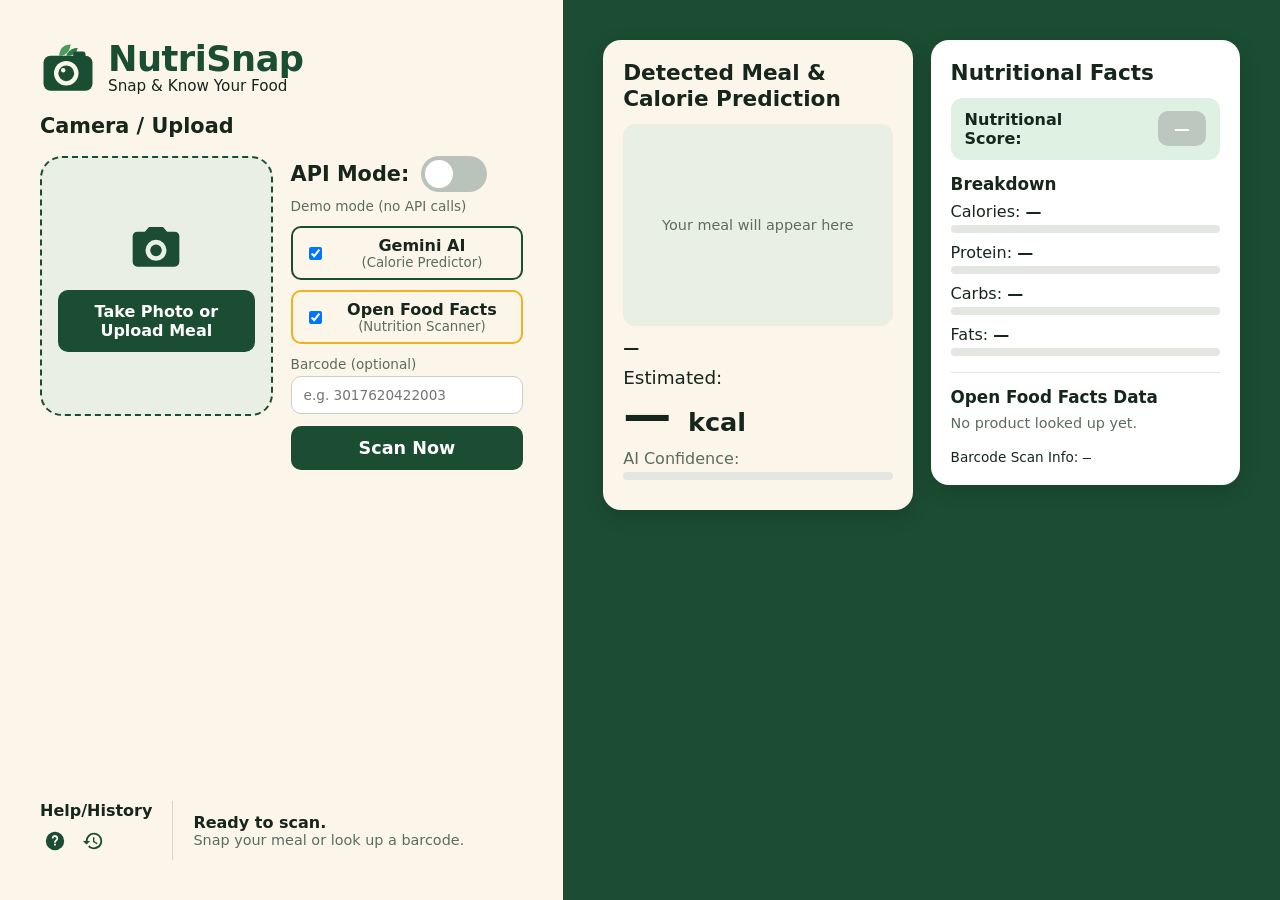
==== index.html @ 92c0d141 "Fix 404s: handle OFF unknown barcodes, switch Gemini model, per-item prompt" ====
<!doctype html>
<html lang="en">
<head>
  <meta charset="utf-8">
  <meta name="viewport" content="width=device-width, initial-scale=1">
  <meta name="theme-color" content="#1b4d32">
  <title>NutriSnap – Snap &amp; Know Your Food</title>
  <link rel="icon" href="assets/logo.svg" type="image/svg+xml">
  <link rel="stylesheet" href="css/styles.css">
</head>
<body>
  <main class="layout">

    <!-- ============ LEFT: capture & controls ============ -->
    <section class="panel panel--input" aria-labelledby="app-title">
      <header class="brand">
        <img src="assets/logo.svg" alt="" width="56" height="56">
        <div>
          <h1 id="app-title">NutriSnap</h1>
          <p class="tagline">Snap &amp; Know Your Food</p>
        </div>
      </header>

      <h2 class="section-title">Camera / Upload</h2>

      <div class="capture">
        <!-- capture="environment" opens the rear camera on mobile; the user can still pick from gallery -->
        <input id="photo-input" type="file" accept="image/*" capture="environment" hidden>
        <button id="photo-btn" class="dropzone" type="button" aria-label="Take photo or upload meal">
          <img id="preview" alt="Meal preview" hidden>
          <span id="dropzone-hint" class="dropzone__hint">
            <svg viewBox="0 0 24 24" width="56" height="56" aria-hidden="true"><path fill="currentColor" d="M9 3 7.2 5H4a2 2 0 0 0-2 2v11a2 2 0 0 0 2 2h16a2 2 0 0 0 2-2V7a2 2 0 0 0-2-2h-3.2L15 3H9zm3 5.5a4.5 4.5 0 1 1 0 9 4.5 4.5 0 0 1 0-9zm0 2a2.5 2.5 0 1 0 0 5 2.5 2.5 0 0 0 0-5z"/></svg>
            <span class="btn btn--dark">Take Photo or Upload Meal</span>
          </span>
        </button>

        <div class="controls">
          <div class="mode">
            <span class="mode__label" id="mode-label">API Mode:</span>
            <label class="switch">
              <input id="api-toggle" type="checkbox" role="switch" aria-labelledby="mode-label">
              <span class="switch__track"></span>
            </label>
          </div>
          <p id="mode-text" class="mode__text">Demo mode (no API calls)</p>

          <div class="services">
            <label class="service service--gemini">
              <input id="use-gemini" type="checkbox" checked>
              <span><strong>Gemini AI</strong><small>(Calorie Predictor)</small></span>
            </label>
            <label class="service service--off">
              <input id="use-off" type="checkbox" checked>
              <span><strong>Open Food Facts</strong><small>(Nutrition Scanner)</small></span>
            </label>
          </div>

          <label class="barcode-field">
            <span>Barcode (optional)</span>
            <input id="barcode" type="text" inputmode="numeric" pattern="[0-9]*" maxlength="14" placeholder="e.g. 3017620422003">
          </label>

          <button id="scan-btn" class="btn btn--dark btn--block" type="button">Scan Now</button>
        </div>
      </div>

      <footer class="footer">
        <nav class="footer__nav" aria-label="Help and history">
          <strong>Help/History</strong>
          <div class="footer__icons">
            <button id="help-btn" class="icon-btn" type="button" aria-label="Help / settings" title="Help / settings">
              <svg viewBox="0 0 24 24" width="22" height="22"><path fill="currentColor" d="M12 2a10 10 0 1 0 0 20 10 10 0 0 0 0-20zm1 15h-2v-2h2v2zm1.3-5.4-.9.9c-.5.5-.4.9-.4 1.5h-2v-.5c0-.9.3-1.6.9-2.1l1.2-1.2a1.5 1.5 0 1 0-2.6-1H8.5a3.5 3.5 0 1 1 5.8 2.4z"/></svg>
            </button>
            <button id="history-btn" class="icon-btn" type="button" aria-label="Scan history" title="Scan history">
              <svg viewBox="0 0 24 24" width="22" height="22"><path fill="currentColor" d="M13 3a9 9 0 0 0-9 9H1l3.9 3.9L9 12H6a7 7 0 1 1 2 4.9l-1.4 1.4A9 9 0 1 0 13 3zm-1 5v5l4.3 2.5.7-1.2-3.5-2.1V8H12z"/></svg>
            </button>
          </div>
        </nav>
        <div class="footer__status">
          <strong id="status-title">Ready to scan.</strong>
          <p id="status-text" role="status" aria-live="polite">Snap your meal or look up a barcode.</p>
        </div>
      </footer>
    </section>

    <!-- ============ RIGHT: results ============ -->
    <section class="panel panel--results" aria-label="Results">
      <article class="card card--meal" aria-labelledby="meal-title">
        <h2 id="meal-title">Detected Meal &amp; Calorie Prediction</h2>
        <div class="meal-photo">
          <img id="result-photo" alt="" hidden>
          <p id="result-placeholder" class="placeholder">Your meal will appear here</p>
        </div>
        <p class="meal-name" id="meal-name">—</p>
        <p class="estimate-label">Estimated:</p>
        <p class="kcal"><span id="kcal">—</span> <small>kcal</small></p>
        <p class="confidence-label">AI Confidence: <span id="confidence-pct"></span></p>
        <div class="bar"><div id="confidence-bar" class="bar__fill bar__fill--green" style="width:0"></div></div>
        <p id="meal-items" class="notes"></p>
        <p id="meal-notes" class="notes"></p>
      </article>

      <article class="card card--facts" aria-labelledby="facts-title">
        <h2 id="facts-title">Nutritional Facts</h2>

        <div class="score-row">
          <span>Nutritional<br>Score:</span>
          <span id="grade" class="grade" data-grade="">—</span>
        </div>

        <h3>Breakdown <small id="breakdown-basis"></small></h3>
        <ul class="breakdown">
          <li><span>Calories: <b id="b-cal">—</b></span><div class="bar"><div id="bar-cal" class="bar__fill bar__fill--orange"></div></div></li>
          <li><span>Protein: <b id="b-pro">—</b></span><div class="bar"><div id="bar-pro" class="bar__fill bar__fill--blue"></div></div></li>
          <li><span>Carbs: <b id="b-carb">—</b></span><div class="bar"><div id="bar-carb" class="bar__fill bar__fill--green"></div></div></li>
          <li><span>Fats: <b id="b-fat">—</b></span><div class="bar"><div id="bar-fat" class="bar__fill bar__fill--yellow"></div></div></li>
        </ul>

        <hr>
        <h3>Open Food Facts Data</h3>
        <p id="off-product" class="off-product">No product looked up yet.</p>
        <div id="badges" class="badges"></div>
        <p class="barcode-info">Barcode Scan Info: <code id="barcode-info">—</code></p>
      </article>
    </section>
  </main>

  <!-- Settings / help dialog -->
  <dialog id="settings-dialog">
    <form method="dialog" class="dialog">
      <h2>Help &amp; Settings</h2>
      <p><b>Meal photo:</b> tick Gemini AI, add a photo, press <b>Scan Now</b> (needs API Mode on).</p>
      <p><b>Packaged food:</b> photograph the barcode (or type its digits), tick Open Food Facts, press <b>Scan Now</b>.</p>
      <p>With API Mode off you get demo data so you can test the interface.</p>
      <p class="warn">The Gemini key is held by a server-side proxy, never in this page. Scans are limited to protect the quota; if you hit the limit, wait for the countdown.</p>
      <div class="dialog__actions">
        <button class="btn btn--dark" value="close">Close</button>
      </div>
    </form>
  </dialog>

  <!-- History dialog -->
  <dialog id="history-dialog">
    <form method="dialog" class="dialog">
      <h2>Scan history</h2>
      <ul id="history-list" class="history"></ul>
      <div class="dialog__actions">
        <button id="clear-history" class="btn btn--light" type="button">Clear</button>
        <button class="btn btn--dark" value="close">Close</button>
      </div>
    </form>
  </dialog>

  <script type="module" src="js/app.js"></script>
</body>
</html>
---- css/styles.css ----
/* ==========================================================================
   NutriSnap styles
   Mobile-first. Two panels (input / results) side by side from 900px up.
   ========================================================================== */

:root {
  --cream: #fbf6e9;
  --cream-dark: #e9efe3;
  --green-900: #123a24;
  --green-800: #1b4d32;
  --green-500: #2fa35a;
  --green-100: #dff1e3;
  --orange: #f08a24;
  --blue: #1d8fe0;
  --yellow: #f2b01e;
  --text: #17261c;
  --muted: #5c6b60;
  --track: #e3e6e1;
  --radius: 18px;
  --shadow: 0 6px 20px rgb(0 0 0 / .15);
  font-family: "Inter", system-ui, -apple-system, "Segoe UI", Roboto, sans-serif;
}

* { box-sizing: border-box; }
body { margin: 0; color: var(--text); background: var(--green-800); }
h1, h2, h3, p { margin: 0; }
button { font: inherit; cursor: pointer; }
[hidden] { display: none !important; }

/* ---------- layout ---------- */
.layout { min-height: 100vh; display: grid; grid-template-columns: 1fr; }
.panel { padding: 24px 20px; }
.panel--input { background: var(--cream); display: flex; flex-direction: column; gap: 18px; }
.panel--results { background: var(--green-800); display: grid; gap: 18px; align-content: start; }

@media (min-width: 900px) {
  .layout { grid-template-columns: 1.1fr 1.4fr; }
  .panel { padding: 40px; }
  .panel--results { grid-template-columns: 1fr 1fr; align-items: start; }
}

/* ---------- brand ---------- */
.brand { display: flex; align-items: center; gap: 12px; }
.brand h1 { font-size: 2.2rem; color: var(--green-800); letter-spacing: -.5px; line-height: 1; }
.tagline { color: var(--text); font-size: .95rem; }
.section-title { font-size: 1.3rem; }

/* ---------- capture ---------- */
.capture { display: grid; gap: 18px; }
@media (min-width: 560px) and (max-width: 899px), (min-width: 1200px) {
  .capture { grid-template-columns: 1fr 1fr; align-items: start; }
}

.dropzone {
  position: relative; display: grid; place-items: center; overflow: hidden;
  min-height: 260px; padding: 0; border: 2px dashed var(--green-800);
  border-radius: 22px; background: var(--cream-dark); color: var(--green-800);
}
.dropzone:focus-visible { outline: 3px solid var(--green-500); outline-offset: 3px; }
.dropzone__hint { display: grid; gap: 14px; justify-items: center; padding: 16px; }
.dropzone img { position: absolute; inset: 0; width: 100%; height: 100%; object-fit: cover; }

.controls { display: grid; gap: 12px; }
.mode { display: flex; align-items: center; gap: 12px; }
.mode__label { font-size: 1.3rem; font-weight: 700; }
.mode__text { color: var(--muted); font-size: .85rem; margin-top: -6px; }

/* toggle switch */
.switch { position: relative; display: inline-block; width: 66px; height: 36px; }
.switch input { position: absolute; opacity: 0; inset: 0; width: 100%; height: 100%; margin: 0; cursor: pointer; z-index: 1; }
.switch__track { position: absolute; inset: 0; border-radius: 99px; background: #b9c3bb; transition: background .2s; }
.switch__track::after {
  content: ""; position: absolute; top: 4px; left: 4px; width: 28px; height: 28px;
  border-radius: 50%; background: #fff; transition: transform .2s;
}
.switch input:checked + .switch__track { background: var(--green-800); }
.switch input:checked + .switch__track::after { transform: translateX(30px); }
.switch input:focus-visible + .switch__track { outline: 3px solid var(--green-500); outline-offset: 2px; }

/* service pills */
.services { display: grid; gap: 10px; }
.service {
  display: flex; align-items: center; gap: 10px; padding: 8px 12px;
  border: 2px solid var(--green-800); border-radius: 10px; text-align: center; cursor: pointer;
}
.service--off { border-color: var(--yellow); }
.service span { display: grid; flex: 1; }
.service small { color: var(--muted); }

.barcode-field { display: grid; gap: 4px; font-size: .85rem; color: var(--muted); }
.barcode-field input {
  padding: 10px 12px; border: 1px solid #c8cfc6; border-radius: 10px;
  font: inherit; color: var(--text); background: #fff;
}

/* buttons */
.btn { display: inline-block; padding: 12px 18px; border: 0; border-radius: 10px; font-weight: 700; text-align: center; }
.btn--dark { background: var(--green-800); color: #fff; }
.btn--dark:hover { background: var(--green-900); }
.btn--dark:disabled { opacity: .6; cursor: progress; }
.btn--light { background: var(--cream-dark); color: var(--green-800); }
.btn--block { width: 100%; font-size: 1.1rem; }

/* ---------- footer ---------- */
.footer { margin-top: auto; display: flex; gap: 20px; align-items: center; padding-top: 12px; }
.footer__nav { display: grid; gap: 6px; padding-right: 20px; border-right: 1px solid #d3d6c8; }
.footer__icons { display: flex; gap: 8px; }
.icon-btn { background: none; border: 0; padding: 4px; color: var(--green-800); border-radius: 8px; }
.icon-btn:hover { background: var(--cream-dark); }
.footer__status p { color: var(--muted); font-size: .9rem; }
.footer__status.is-error strong, .footer__status.is-error p { color: #b3261e; }

/* ---------- result cards ---------- */
.card { background: var(--cream); border-radius: var(--radius); padding: 20px; box-shadow: var(--shadow); }
.card--facts { background: #fff; }
.card h2 { font-size: 1.35rem; line-height: 1.2; margin-bottom: 12px; }
.card h3 { font-size: 1.05rem; margin: 14px 0 8px; }
.card h3 small { font-weight: 400; color: var(--muted); }

.meal-photo {
  aspect-ratio: 4 / 3; border-radius: 12px; overflow: hidden;
  background: var(--cream-dark); display: grid; place-items: center;
}
.meal-photo img { width: 100%; height: 100%; object-fit: cover; }
.placeholder { color: var(--muted); font-size: .9rem; }
.meal-name { margin-top: 12px; font-weight: 700; }
.estimate-label { margin-top: 10px; font-size: 1.15rem; }
.kcal { font-size: 3rem; font-weight: 800; line-height: 1.1; }
.kcal small { font-size: 1.6rem; }
.confidence-label { margin: 8px 0 4px; color: var(--muted); }
.notes { margin-top: 10px; font-size: .85rem; color: var(--muted); }

/* progress bars */
.bar { height: 8px; border-radius: 99px; background: var(--track); overflow: hidden; }
.bar__fill { height: 100%; width: 0; border-radius: 99px; transition: width .6s ease; }
.bar__fill--green { background: var(--green-500); }
.bar__fill--orange { background: var(--orange); }
.bar__fill--blue { background: var(--blue); }
.bar__fill--yellow { background: var(--yellow); }

/* facts card */
.score-row {
  display: flex; justify-content: space-between; align-items: center; gap: 12px;
  padding: 12px 14px; border-radius: 12px; background: var(--green-100); font-weight: 700;
}
.grade { padding: 8px 16px; border-radius: 10px; background: #bcc7bf; color: #fff; font-weight: 800; }
.grade[data-grade="a"] { background: #038141; }
.grade[data-grade="b"] { background: #85bb2f; }
.grade[data-grade="c"] { background: #fecb02; color: #333; }
.grade[data-grade="d"] { background: #ee8100; }
.grade[data-grade="e"] { background: #e63e11; }

.breakdown { list-style: none; margin: 0; padding: 0; display: grid; gap: 10px; }
.breakdown li { display: grid; gap: 4px; }
hr { border: 0; border-top: 1px solid #e3e6e1; margin: 16px 0 0; }
.off-product { font-size: .9rem; color: var(--muted); }
.badges { display: flex; flex-wrap: wrap; gap: 6px; margin-top: 8px; }
.badge { padding: 3px 10px; border: 1.5px solid var(--green-800); border-radius: 99px; background: var(--green-100); font-size: .8rem; font-weight: 600; }
.barcode-info { margin-top: 10px; font-size: .85rem; }
code { font-family: ui-monospace, Consolas, monospace; }

/* ---------- dialogs ---------- */
dialog { border: 0; border-radius: var(--radius); padding: 0; max-width: min(92vw, 460px); width: 100%; box-shadow: var(--shadow); }
dialog::backdrop { background: rgb(0 0 0 / .5); }
.dialog { padding: 22px; display: grid; gap: 14px; }
.dialog__actions { display: flex; justify-content: flex-end; gap: 10px; }
.warn { font-size: .8rem; color: #8a5a00; background: #fff4d6; padding: 8px 10px; border-radius: 8px; }
.history { list-style: none; margin: 0; padding: 0; display: grid; gap: 8px; max-height: 50vh; overflow: auto; }
.history li { display: flex; gap: 10px; align-items: center; padding: 8px; background: var(--cream); border-radius: 10px; }
.history img { width: 48px; height: 48px; object-fit: cover; border-radius: 8px; background: var(--cream-dark); }
.history small { color: var(--muted); display: block; }
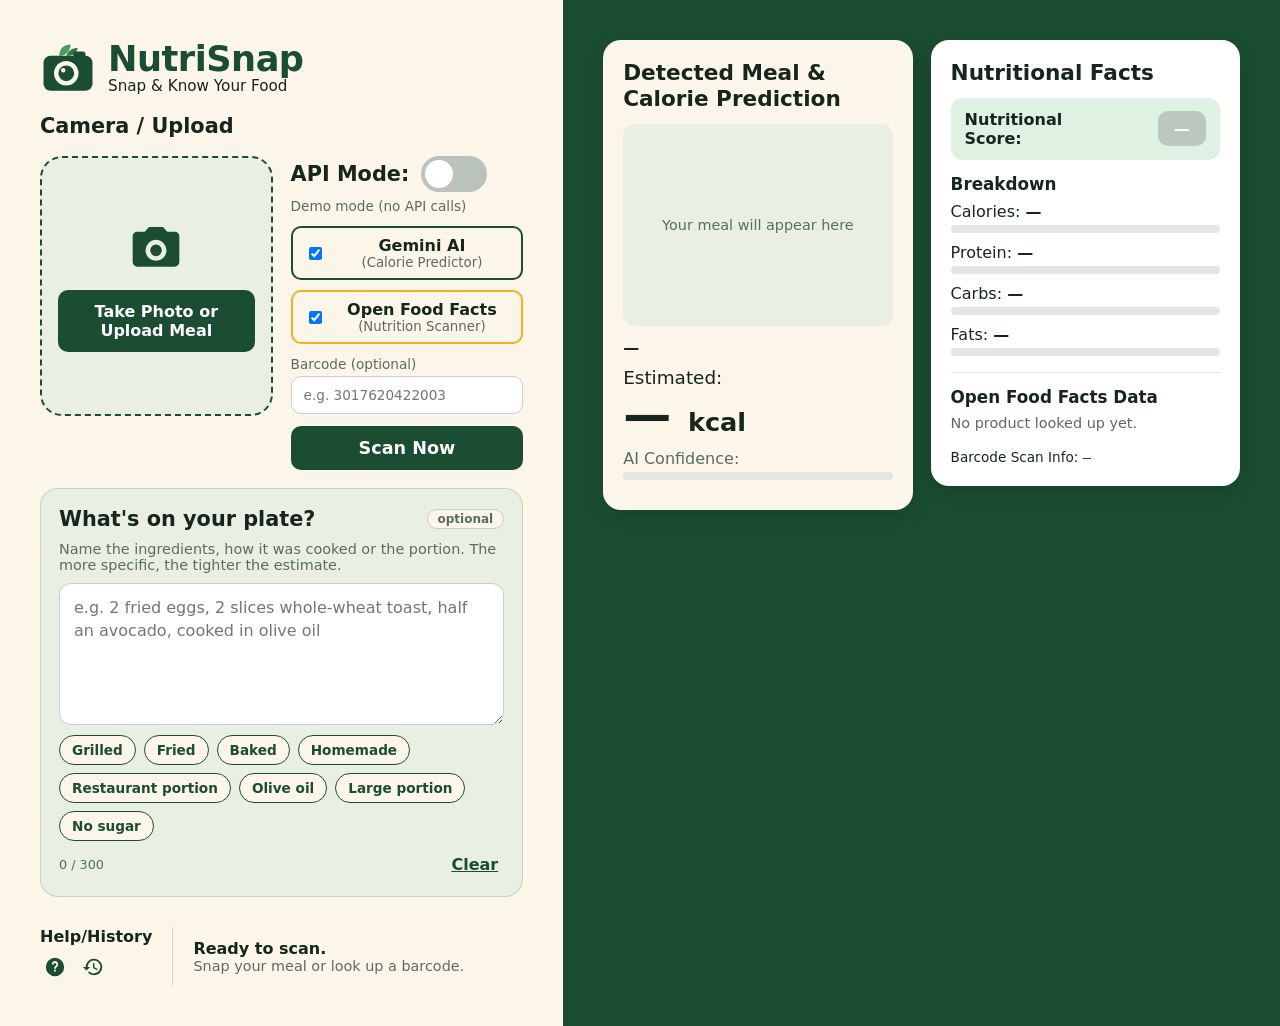
==== commit 930cd61c: "Add optional meal description to guide the AI estimate Text box with quick-add chips under Scan Now;" ====
--- a/index.html
+++ b/index.html
@@ -63,6 +63,31 @@
           <button id="scan-btn" class="btn btn--dark btn--block" type="button">Scan Now</button>
         </div>
       </div>
+
+      <!-- Optional text hint: narrows the AI estimate (and the Open Food Facts search when Gemini is off) -->
+      <section class="hint-card" aria-labelledby="hint-title">
+        <div class="hint-card__head">
+          <h2 id="hint-title" class="section-title">What's on your plate?</h2>
+          <span class="hint-card__tag">optional</span>
+        </div>
+        <p class="hint-card__help">Name the ingredients, how it was cooked or the portion. The more specific, the tighter the estimate.</p>
+        <textarea id="meal-hint" rows="5" maxlength="300"
+          placeholder="e.g. 2 fried eggs, 2 slices whole-wheat toast, half an avocado, cooked in olive oil"></textarea>
+        <div class="hint-chips" role="group" aria-label="Quick add to description">
+          <button type="button" class="chip" data-add="Grilled">Grilled</button>
+          <button type="button" class="chip" data-add="Fried">Fried</button>
+          <button type="button" class="chip" data-add="Baked">Baked</button>
+          <button type="button" class="chip" data-add="Homemade">Homemade</button>
+          <button type="button" class="chip" data-add="Restaurant portion">Restaurant portion</button>
+          <button type="button" class="chip" data-add="Cooked in olive oil">Olive oil</button>
+          <button type="button" class="chip" data-add="Large portion">Large portion</button>
+          <button type="button" class="chip" data-add="No sugar added">No sugar</button>
+        </div>
+        <div class="hint-card__foot">
+          <span id="hint-count" class="hint-card__count">0 / 300</span>
+          <button id="hint-clear" class="link-btn" type="button">Clear</button>
+        </div>
+      </section>
 
       <footer class="footer">
         <nav class="footer__nav" aria-label="Help and history">
--- a/css/styles.css
+++ b/css/styles.css
@@ -101,6 +101,36 @@
 .btn--light { background: var(--cream-dark); color: var(--green-800); }
 .btn--block { width: 100%; font-size: 1.1rem; }
 
+/* ---------- meal hint card ---------- */
+.hint-card {
+  flex: 1; display: flex; flex-direction: column; gap: 10px; min-height: 260px;
+  padding: 18px; border-radius: var(--radius); background: var(--cream-dark);
+  border: 1.5px solid rgb(27 77 50 / .18);
+}
+.hint-card__head { display: flex; align-items: center; justify-content: space-between; gap: 10px; }
+.hint-card__tag {
+  padding: 2px 10px; border-radius: 99px; background: var(--cream); color: var(--muted);
+  font-size: .75rem; font-weight: 600; border: 1px solid #c8cfc6;
+}
+.hint-card__help { color: var(--muted); font-size: .9rem; }
+.hint-card textarea {
+  flex: 1; min-height: 110px; resize: vertical; padding: 12px 14px;
+  border: 1.5px solid #c8cfc6; border-radius: 12px; background: #fff;
+  font: inherit; line-height: 1.45; color: var(--text);
+}
+.hint-card textarea:focus { outline: 3px solid var(--green-500); outline-offset: 1px; border-color: var(--green-800); }
+.hint-chips { display: flex; flex-wrap: wrap; gap: 8px; }
+.chip {
+  padding: 6px 12px; border: 1.5px solid var(--green-800); border-radius: 99px;
+  background: var(--cream); color: var(--green-800); font-size: .85rem; font-weight: 600;
+}
+.chip:hover { background: var(--green-100); }
+.chip:focus-visible, .link-btn:focus-visible { outline: 3px solid var(--green-500); outline-offset: 2px; }
+.chip.is-on { background: var(--green-800); color: #fff; }
+.hint-card__foot { display: flex; justify-content: space-between; align-items: center; }
+.hint-card__count { color: var(--muted); font-size: .8rem; }
+.link-btn { background: none; border: 0; padding: 4px 6px; color: var(--green-800); font-weight: 700; text-decoration: underline; border-radius: 6px; }
+
 /* ---------- footer ---------- */
 .footer { margin-top: auto; display: flex; gap: 20px; align-items: center; padding-top: 12px; }
 .footer__nav { display: grid; gap: 6px; padding-right: 20px; border-right: 1px solid #d3d6c8; }
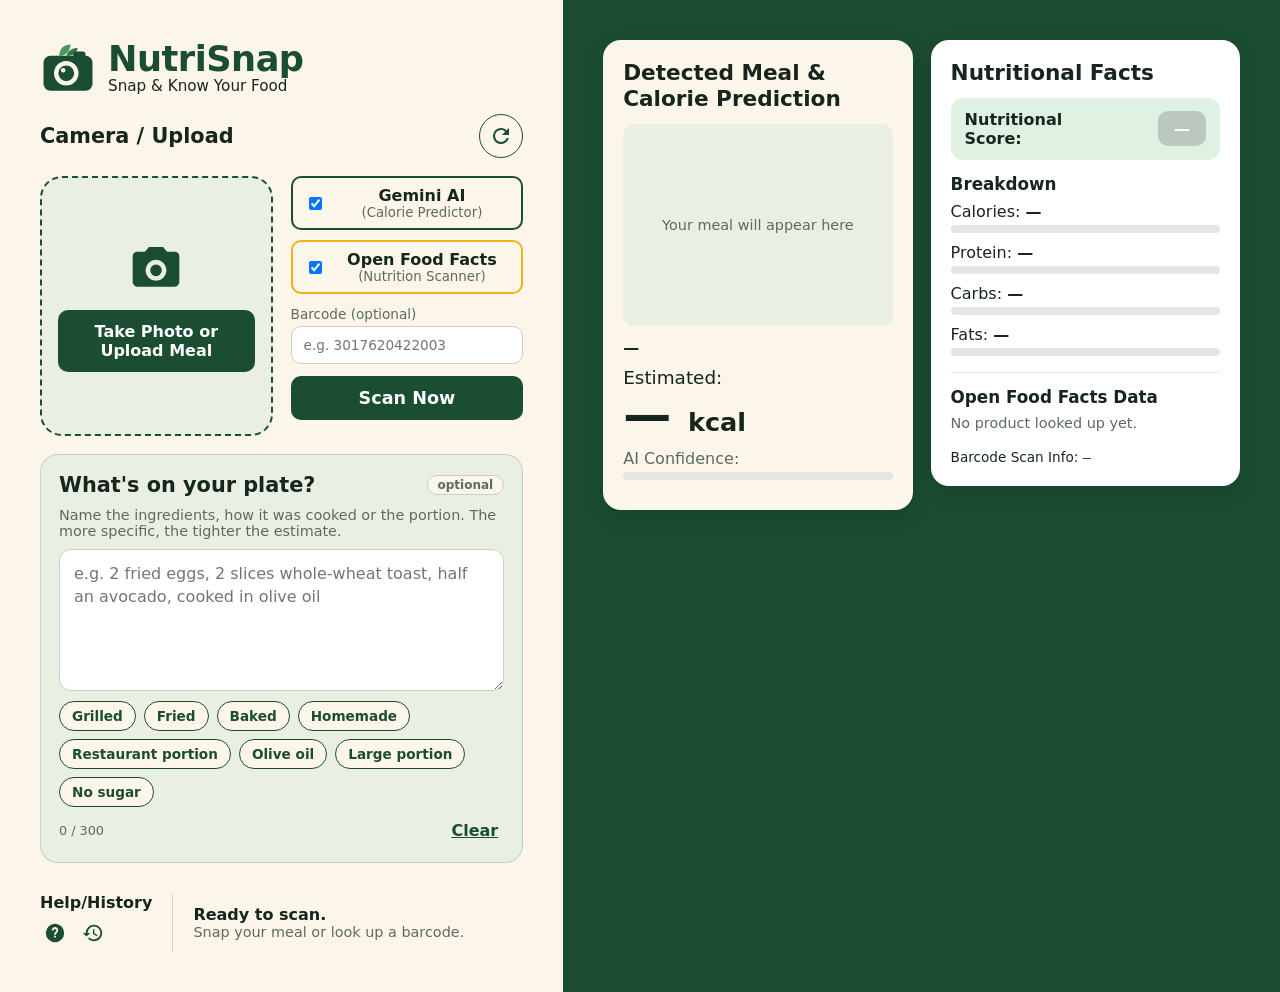
==== commit b724a502: "Add New item reset button, remove demo mode Refresh icon next to Camera / Upload clears photo, descr" ====
--- a/index.html
+++ b/index.html
@@ -21,7 +21,12 @@
         </div>
       </header>
 
-      <h2 class="section-title">Camera / Upload</h2>
+      <div class="section-head">
+        <h2 class="section-title">Camera / Upload</h2>
+        <button id="new-btn" class="icon-btn icon-btn--round" type="button" aria-label="New item" title="New item">
+          <svg viewBox="0 0 24 24" width="24" height="24" aria-hidden="true"><path fill="currentColor" d="M17.65 6.35A7.96 7.96 0 0 0 12 4a8 8 0 1 0 7.73 10h-2.08A6 6 0 1 1 12 6c1.66 0 3.14.69 4.22 1.78L13 11h7V4l-2.35 2.35z"/></svg>
+        </button>
+      </div>
 
       <div class="capture">
         <!-- capture="environment" opens the rear camera on mobile; the user can still pick from gallery -->
@@ -35,15 +40,6 @@
         </button>
 
         <div class="controls">
-          <div class="mode">
-            <span class="mode__label" id="mode-label">API Mode:</span>
-            <label class="switch">
-              <input id="api-toggle" type="checkbox" role="switch" aria-labelledby="mode-label">
-              <span class="switch__track"></span>
-            </label>
-          </div>
-          <p id="mode-text" class="mode__text">Demo mode (no API calls)</p>
-
           <div class="services">
             <label class="service service--gemini">
               <input id="use-gemini" type="checkbox" checked>
@@ -154,9 +150,9 @@
   <dialog id="settings-dialog">
     <form method="dialog" class="dialog">
       <h2>Help &amp; Settings</h2>
-      <p><b>Meal photo:</b> tick Gemini AI, add a photo, press <b>Scan Now</b> (needs API Mode on).</p>
+      <p><b>Meal photo:</b> tick Gemini AI, add a photo, press <b>Scan Now</b>.</p>
       <p><b>Packaged food:</b> photograph the barcode (or type its digits), tick Open Food Facts, press <b>Scan Now</b>.</p>
-      <p>With API Mode off you get demo data so you can test the interface.</p>
+      <p>Tap the refresh icon next to <b>Camera / Upload</b> to start a new item. Until you do, your photo stays loaded: edit the description and press <b>Scan Now</b> again to re-run.</p>
       <p class="warn">The Gemini key is held by a server-side proxy, never in this page. Scans are limited to protect the quota; if you hit the limit, wait for the countdown.</p>
       <div class="dialog__actions">
         <button class="btn btn--dark" value="close">Close</button>
--- a/css/styles.css
+++ b/css/styles.css
@@ -44,6 +44,7 @@
 .brand h1 { font-size: 2.2rem; color: var(--green-800); letter-spacing: -.5px; line-height: 1; }
 .tagline { color: var(--text); font-size: .95rem; }
 .section-title { font-size: 1.3rem; }
+.section-head { display: flex; align-items: center; justify-content: space-between; gap: 12px; }
 
 /* ---------- capture ---------- */
 .capture { display: grid; gap: 18px; }
@@ -61,22 +62,6 @@
 .dropzone img { position: absolute; inset: 0; width: 100%; height: 100%; object-fit: cover; }
 
 .controls { display: grid; gap: 12px; }
-.mode { display: flex; align-items: center; gap: 12px; }
-.mode__label { font-size: 1.3rem; font-weight: 700; }
-.mode__text { color: var(--muted); font-size: .85rem; margin-top: -6px; }
-
-/* toggle switch */
-.switch { position: relative; display: inline-block; width: 66px; height: 36px; }
-.switch input { position: absolute; opacity: 0; inset: 0; width: 100%; height: 100%; margin: 0; cursor: pointer; z-index: 1; }
-.switch__track { position: absolute; inset: 0; border-radius: 99px; background: #b9c3bb; transition: background .2s; }
-.switch__track::after {
-  content: ""; position: absolute; top: 4px; left: 4px; width: 28px; height: 28px;
-  border-radius: 50%; background: #fff; transition: transform .2s;
-}
-.switch input:checked + .switch__track { background: var(--green-800); }
-.switch input:checked + .switch__track::after { transform: translateX(30px); }
-.switch input:focus-visible + .switch__track { outline: 3px solid var(--green-500); outline-offset: 2px; }
-
 /* service pills */
 .services { display: grid; gap: 10px; }
 .service {
@@ -137,6 +122,12 @@
 .footer__icons { display: flex; gap: 8px; }
 .icon-btn { background: none; border: 0; padding: 4px; color: var(--green-800); border-radius: 8px; }
 .icon-btn:hover { background: var(--cream-dark); }
+.icon-btn:focus-visible { outline: 3px solid var(--green-500); outline-offset: 2px; }
+.icon-btn--round { width: 44px; height: 44px; display: grid; place-items: center; border: 1.5px solid var(--green-800); border-radius: 50%; background: var(--cream); }
+.icon-btn--round:hover { background: var(--green-800); color: #fff; }
+.icon-btn--round svg { transition: transform .4s ease; }
+.icon-btn--round:hover svg { transform: rotate(-180deg); }
+@media (prefers-reduced-motion: reduce) { .icon-btn--round svg { transition: none; } }
 .footer__status p { color: var(--muted); font-size: .9rem; }
 .footer__status.is-error strong, .footer__status.is-error p { color: #b3261e; }
 
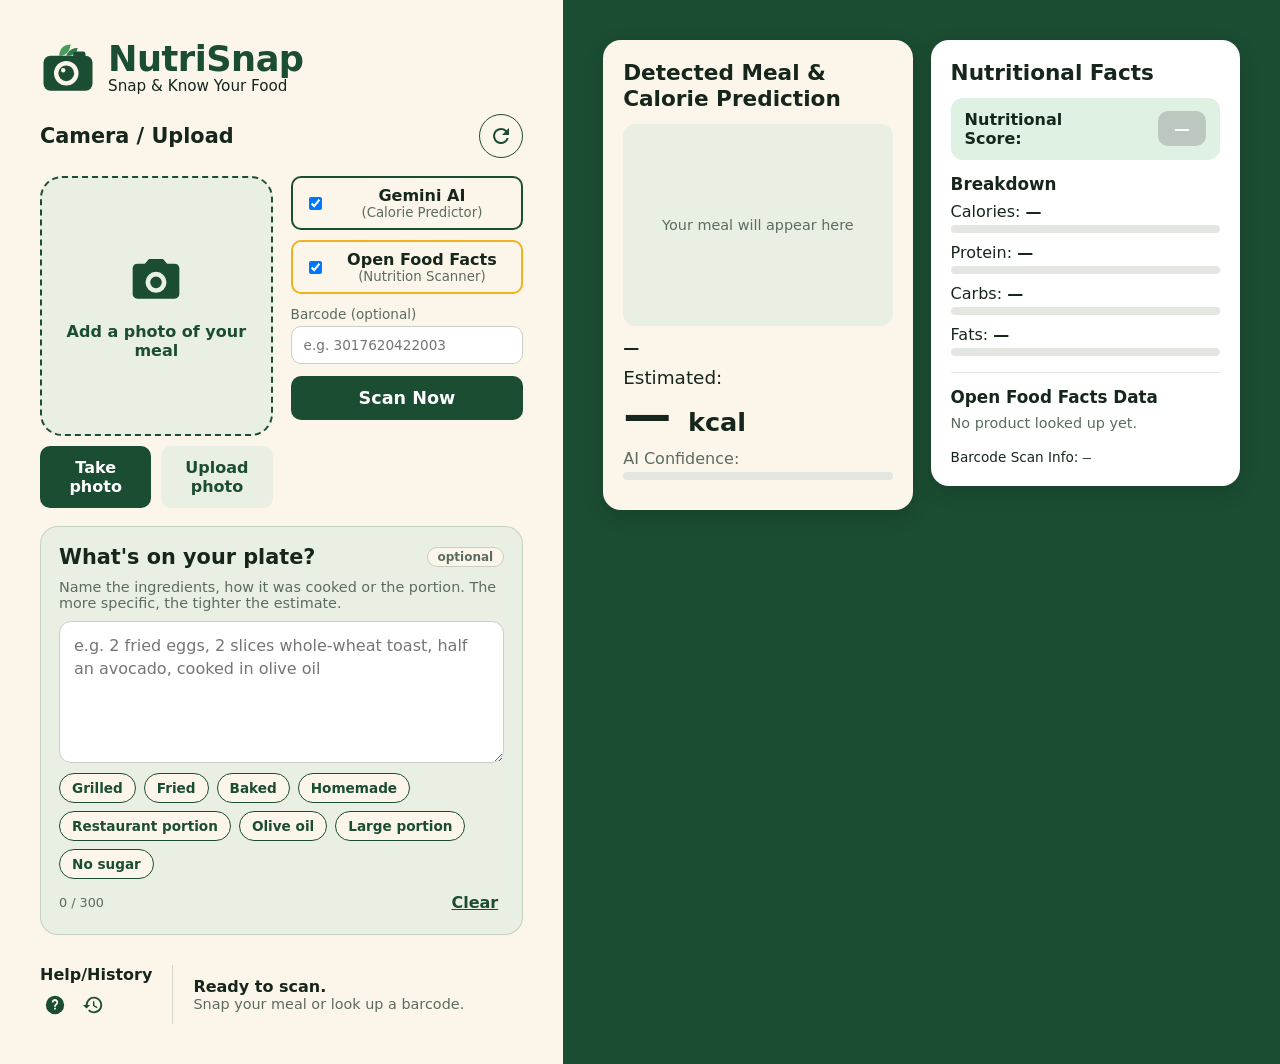
==== commit 3425eae8: "Add Upload photo button alongside Take photo Two buttons, each with its own file input: Take photo o" ====
--- a/index.html
+++ b/index.html
@@ -29,15 +29,22 @@
       </div>
 
       <div class="capture">
-        <!-- capture="environment" opens the rear camera on mobile; the user can still pick from gallery -->
-        <input id="photo-input" type="file" accept="image/*" capture="environment" hidden>
-        <button id="photo-btn" class="dropzone" type="button" aria-label="Take photo or upload meal">
-          <img id="preview" alt="Meal preview" hidden>
-          <span id="dropzone-hint" class="dropzone__hint">
-            <svg viewBox="0 0 24 24" width="56" height="56" aria-hidden="true"><path fill="currentColor" d="M9 3 7.2 5H4a2 2 0 0 0-2 2v11a2 2 0 0 0 2 2h16a2 2 0 0 0 2-2V7a2 2 0 0 0-2-2h-3.2L15 3H9zm3 5.5a4.5 4.5 0 1 1 0 9 4.5 4.5 0 0 1 0-9zm0 2a2.5 2.5 0 1 0 0 5 2.5 2.5 0 0 0 0-5z"/></svg>
-            <span class="btn btn--dark">Take Photo or Upload Meal</span>
-          </span>
-        </button>
+        <!-- capture="environment" forces the camera on phones; the upload input omits it so the gallery and files open -->
+        <input id="camera-input" type="file" accept="image/*" capture="environment" hidden>
+        <input id="upload-input" type="file" accept="image/*" hidden>
+        <div class="photo-box">
+          <div id="dropzone" class="dropzone">
+            <img id="preview" alt="Meal preview" hidden>
+            <div id="dropzone-hint" class="dropzone__hint">
+              <svg viewBox="0 0 24 24" width="56" height="56" aria-hidden="true"><path fill="currentColor" d="M9 3 7.2 5H4a2 2 0 0 0-2 2v11a2 2 0 0 0 2 2h16a2 2 0 0 0 2-2V7a2 2 0 0 0-2-2h-3.2L15 3H9zm3 5.5a4.5 4.5 0 1 1 0 9 4.5 4.5 0 0 1 0-9zm0 2a2.5 2.5 0 1 0 0 5 2.5 2.5 0 0 0 0-5z"/></svg>
+              <span>Add a photo of your meal</span>
+            </div>
+          </div>
+          <div class="photo-actions">
+            <button id="camera-btn" class="btn btn--dark" type="button">Take photo</button>
+            <button id="upload-btn" class="btn btn--light" type="button">Upload photo</button>
+          </div>
+        </div>
 
         <div class="controls">
           <div class="services">
--- a/css/styles.css
+++ b/css/styles.css
@@ -57,8 +57,10 @@
   min-height: 260px; padding: 0; border: 2px dashed var(--green-800);
   border-radius: 22px; background: var(--cream-dark); color: var(--green-800);
 }
-.dropzone:focus-visible { outline: 3px solid var(--green-500); outline-offset: 3px; }
-.dropzone__hint { display: grid; gap: 14px; justify-items: center; padding: 16px; }
+.photo-box { display: grid; gap: 10px; align-content: start; }
+.photo-actions { display: grid; grid-template-columns: 1fr 1fr; gap: 10px; }
+.photo-actions .btn { padding: 12px 10px; }
+.dropzone__hint { display: grid; gap: 14px; justify-items: center; padding: 16px; color: var(--green-800); font-weight: 600; text-align: center; }
 .dropzone img { position: absolute; inset: 0; width: 100%; height: 100%; object-fit: cover; }
 
 .controls { display: grid; gap: 12px; }
@@ -88,7 +90,7 @@
 
 /* ---------- meal hint card ---------- */
 .hint-card {
-  flex: 1; display: flex; flex-direction: column; gap: 10px; min-height: 260px;
+  display: flex; flex-direction: column; gap: 10px;
   padding: 18px; border-radius: var(--radius); background: var(--cream-dark);
   border: 1.5px solid rgb(27 77 50 / .18);
 }
@@ -99,7 +101,7 @@
 }
 .hint-card__help { color: var(--muted); font-size: .9rem; }
 .hint-card textarea {
-  flex: 1; min-height: 110px; resize: vertical; padding: 12px 14px;
+  display: block; width: 100%; min-height: 110px; resize: vertical; padding: 12px 14px;
   border: 1.5px solid #c8cfc6; border-radius: 12px; background: #fff;
   font: inherit; line-height: 1.45; color: var(--text);
 }
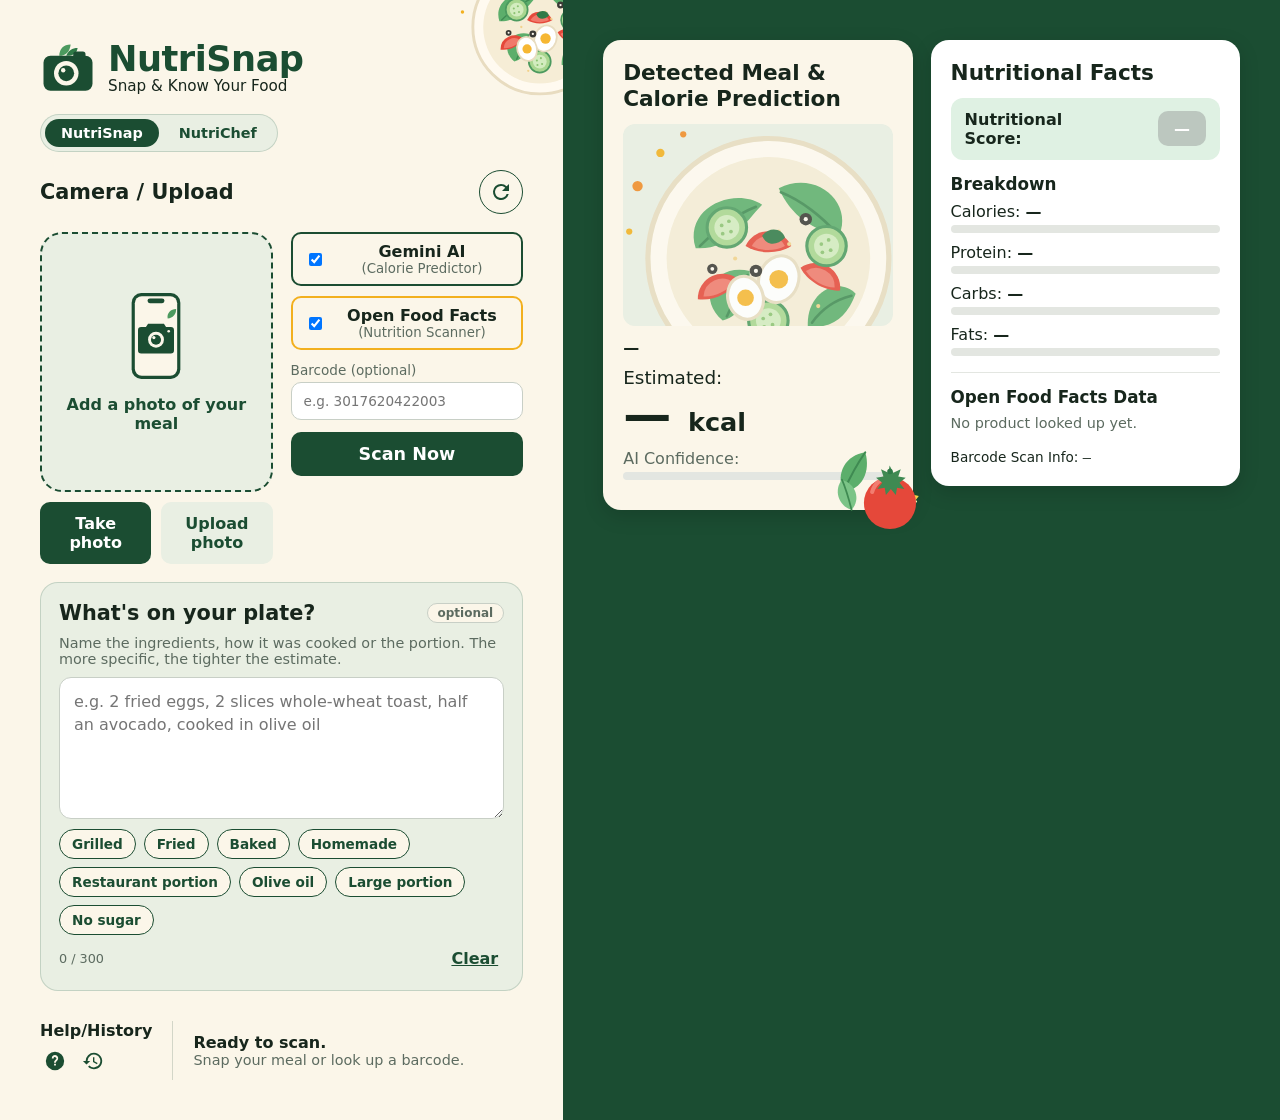
==== commit a6bf1b5a: "Add NutriChef: recipe search, nutrition and food-science analysis, recipe chat New page chef.html wi" ====
--- a/index.html
+++ b/index.html
@@ -13,6 +13,8 @@
 
     <!-- ============ LEFT: capture & controls ============ -->
     <section class="panel panel--input" aria-labelledby="app-title">
+      <img class="deco deco--salad" src="assets/salad-bowl.svg" alt="" aria-hidden="true">
+
       <header class="brand">
         <img src="assets/logo.svg" alt="" width="56" height="56">
         <div>
@@ -20,6 +22,11 @@
           <p class="tagline">Snap &amp; Know Your Food</p>
         </div>
       </header>
+
+      <nav class="app-switch" aria-label="Switch app">
+        <a href="index.html" aria-current="page">NutriSnap</a>
+        <a href="chef.html">NutriChef</a>
+      </nav>
 
       <div class="section-head">
         <h2 class="section-title">Camera / Upload</h2>
@@ -36,7 +43,7 @@
           <div id="dropzone" class="dropzone">
             <img id="preview" alt="Meal preview" hidden>
             <div id="dropzone-hint" class="dropzone__hint">
-              <svg viewBox="0 0 24 24" width="56" height="56" aria-hidden="true"><path fill="currentColor" d="M9 3 7.2 5H4a2 2 0 0 0-2 2v11a2 2 0 0 0 2 2h16a2 2 0 0 0 2-2V7a2 2 0 0 0-2-2h-3.2L15 3H9zm3 5.5a4.5 4.5 0 1 1 0 9 4.5 4.5 0 0 1 0-9zm0 2a2.5 2.5 0 1 0 0 5 2.5 2.5 0 0 0 0-5z"/></svg>
+              <img src="assets/phone-camera.svg" alt="" width="64" height="90">
               <span>Add a photo of your meal</span>
             </div>
           </div>
@@ -114,10 +121,14 @@
     <!-- ============ RIGHT: results ============ -->
     <section class="panel panel--results" aria-label="Results">
       <article class="card card--meal" aria-labelledby="meal-title">
+        <img class="deco deco--tomato" src="assets/tomato.svg" alt="" aria-hidden="true">
         <h2 id="meal-title">Detected Meal &amp; Calorie Prediction</h2>
         <div class="meal-photo">
           <img id="result-photo" alt="" hidden>
-          <p id="result-placeholder" class="placeholder">Your meal will appear here</p>
+          <div id="result-placeholder" class="placeholder">
+            <img src="assets/salad-bowl.svg" alt="" width="120" height="120">
+            <p>Your meal will appear here</p>
+          </div>
         </div>
         <p class="meal-name" id="meal-name">—</p>
         <p class="estimate-label">Estimated:</p>
--- a/css/styles.css
+++ b/css/styles.css
@@ -27,6 +27,24 @@
 button { font: inherit; cursor: pointer; }
 [hidden] { display: none !important; }
 
+/* ---------- app switch (NutriSnap | NutriChef) ---------- */
+.app-switch {
+  display: inline-flex; gap: 4px; padding: 4px; align-self: flex-start;
+  border: 1.5px solid rgb(27 77 50 / .18); border-radius: 99px; background: var(--cream-dark);
+}
+.app-switch a { padding: 6px 16px; border-radius: 99px; color: var(--green-800); font-weight: 700; font-size: .9rem; text-decoration: none; }
+.app-switch a:hover { background: var(--green-100); }
+.app-switch a[aria-current="page"] { background: var(--green-800); color: #fff; }
+.app-switch a:focus-visible { outline: 3px solid var(--green-500); outline-offset: 2px; }
+
+/* ---------- decorative imagery (never interactive, never covers content) ---------- */
+.deco { position: absolute; pointer-events: none; user-select: none; }
+.deco--salad { top: -48px; right: -46px; width: 150px; }
+.deco--tomato { right: -14px; bottom: -30px; width: 96px; z-index: 2; }
+.panel--input { position: relative; overflow: hidden; }
+.panel--input > :not(.deco) { position: relative; z-index: 1; }
+.card--meal { position: relative; padding-bottom: 60px; }
+
 /* ---------- layout ---------- */
 .layout { min-height: 100vh; display: grid; grid-template-columns: 1fr; }
 .panel { padding: 24px 20px; }
@@ -61,7 +79,7 @@
 .photo-actions { display: grid; grid-template-columns: 1fr 1fr; gap: 10px; }
 .photo-actions .btn { padding: 12px 10px; }
 .dropzone__hint { display: grid; gap: 14px; justify-items: center; padding: 16px; color: var(--green-800); font-weight: 600; text-align: center; }
-.dropzone img { position: absolute; inset: 0; width: 100%; height: 100%; object-fit: cover; }
+.dropzone > img { position: absolute; inset: 0; width: 100%; height: 100%; object-fit: cover; }
 
 .controls { display: grid; gap: 12px; }
 /* service pills */
@@ -145,7 +163,8 @@
   background: var(--cream-dark); display: grid; place-items: center;
 }
 .meal-photo img { width: 100%; height: 100%; object-fit: cover; }
-.placeholder { color: var(--muted); font-size: .9rem; }
+.placeholder { display: grid; justify-items: center; gap: 6px; color: var(--muted); font-size: .9rem; text-align: center; }
+.placeholder img { opacity: .85; }
 .meal-name { margin-top: 12px; font-weight: 700; }
 .estimate-label { margin-top: 10px; font-size: 1.15rem; }
 .kcal { font-size: 3rem; font-weight: 800; line-height: 1.1; }
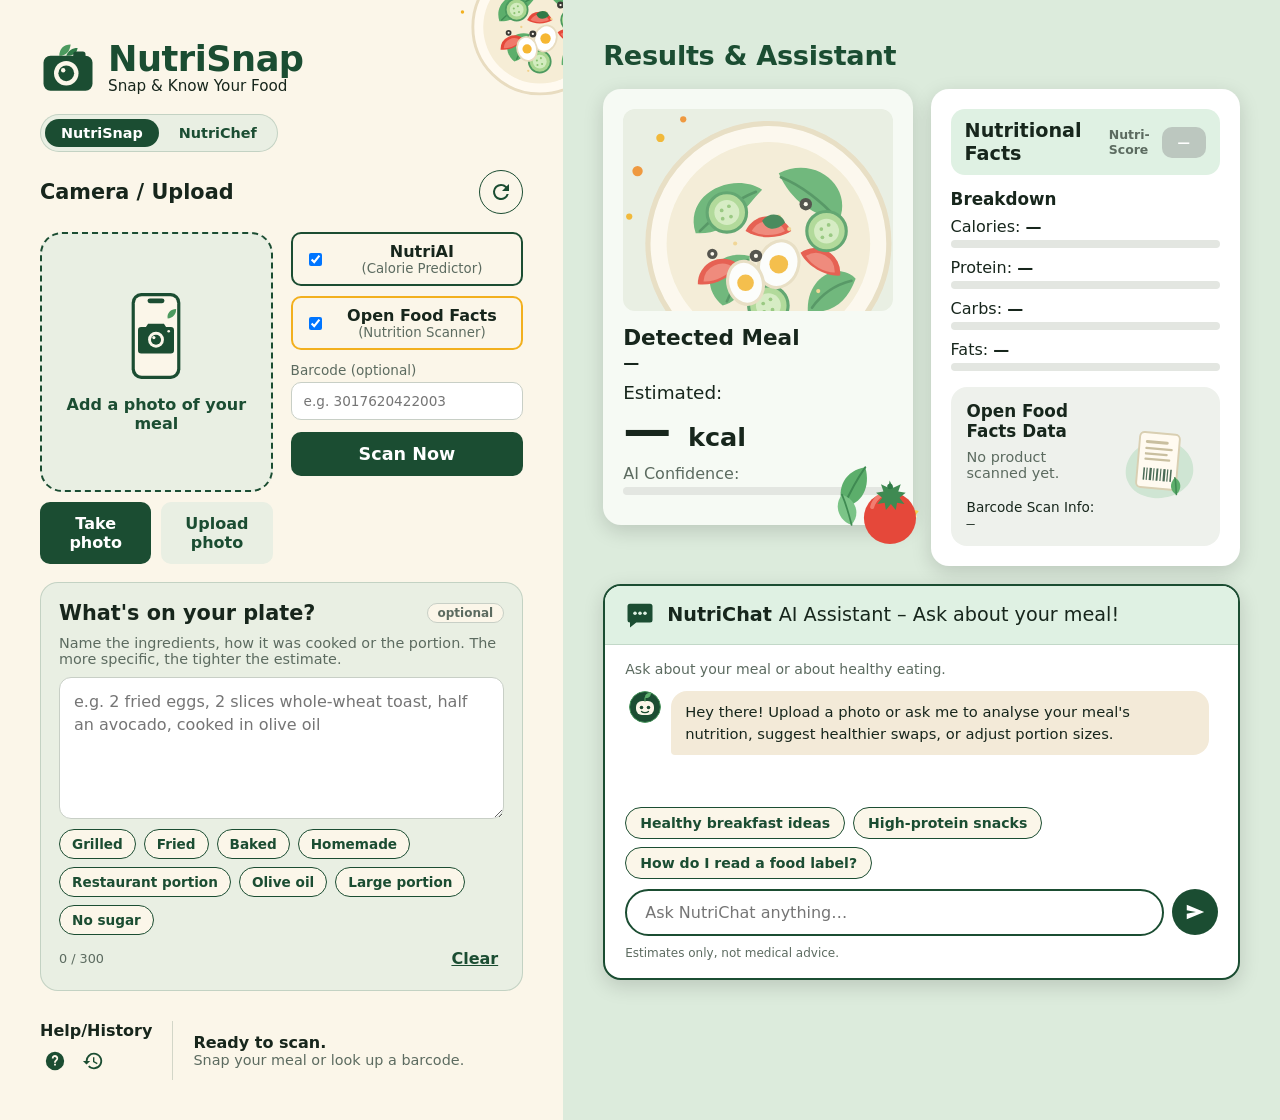
==== commit da23f68f: "NutriSnap redesign with NutriChat; rename the AI to NutriAI everywhere visitors can see Results pane" ====
--- a/index.html
+++ b/index.html
@@ -7,6 +7,7 @@
   <title>NutriSnap – Snap &amp; Know Your Food</title>
   <link rel="icon" href="assets/logo.svg" type="image/svg+xml">
   <link rel="stylesheet" href="css/styles.css">
+  <link rel="stylesheet" href="css/chat.css">
 </head>
 <body>
   <main class="layout">
@@ -55,9 +56,9 @@
 
         <div class="controls">
           <div class="services">
-            <label class="service service--gemini">
-              <input id="use-gemini" type="checkbox" checked>
-              <span><strong>Gemini AI</strong><small>(Calorie Predictor)</small></span>
+            <label class="service service--ai">
+              <input id="use-ai" type="checkbox" checked>
+              <span><strong>NutriAI</strong><small>(Calorie Predictor)</small></span>
             </label>
             <label class="service service--off">
               <input id="use-off" type="checkbox" checked>
@@ -74,7 +75,7 @@
         </div>
       </div>
 
-      <!-- Optional text hint: narrows the AI estimate (and the Open Food Facts search when Gemini is off) -->
+      <!-- Optional text hint: narrows the AI estimate (and the Open Food Facts search when NutriAI is off) -->
       <section class="hint-card" aria-labelledby="hint-title">
         <div class="hint-card__head">
           <h2 id="hint-title" class="section-title">What's on your plate?</h2>
@@ -118,49 +119,74 @@
       </footer>
     </section>
 
-    <!-- ============ RIGHT: results ============ -->
-    <section class="panel panel--results" aria-label="Results">
-      <article class="card card--meal" aria-labelledby="meal-title">
-        <img class="deco deco--tomato" src="assets/tomato.svg" alt="" aria-hidden="true">
-        <h2 id="meal-title">Detected Meal &amp; Calorie Prediction</h2>
-        <div class="meal-photo">
-          <img id="result-photo" alt="" hidden>
-          <div id="result-placeholder" class="placeholder">
-            <img src="assets/salad-bowl.svg" alt="" width="120" height="120">
-            <p>Your meal will appear here</p>
-          </div>
-        </div>
-        <p class="meal-name" id="meal-name">—</p>
-        <p class="estimate-label">Estimated:</p>
-        <p class="kcal"><span id="kcal">—</span> <small>kcal</small></p>
-        <p class="confidence-label">AI Confidence: <span id="confidence-pct"></span></p>
-        <div class="bar"><div id="confidence-bar" class="bar__fill bar__fill--green" style="width:0"></div></div>
-        <p id="meal-items" class="notes"></p>
-        <p id="meal-notes" class="notes"></p>
-      </article>
-
-      <article class="card card--facts" aria-labelledby="facts-title">
-        <h2 id="facts-title">Nutritional Facts</h2>
-
-        <div class="score-row">
-          <span>Nutritional<br>Score:</span>
-          <span id="grade" class="grade" data-grade="">—</span>
-        </div>
-
-        <h3>Breakdown <small id="breakdown-basis"></small></h3>
-        <ul class="breakdown">
-          <li><span>Calories: <b id="b-cal">—</b></span><div class="bar"><div id="bar-cal" class="bar__fill bar__fill--orange"></div></div></li>
-          <li><span>Protein: <b id="b-pro">—</b></span><div class="bar"><div id="bar-pro" class="bar__fill bar__fill--blue"></div></div></li>
-          <li><span>Carbs: <b id="b-carb">—</b></span><div class="bar"><div id="bar-carb" class="bar__fill bar__fill--green"></div></div></li>
-          <li><span>Fats: <b id="b-fat">—</b></span><div class="bar"><div id="bar-fat" class="bar__fill bar__fill--yellow"></div></div></li>
-        </ul>
-
-        <hr>
-        <h3>Open Food Facts Data</h3>
-        <p id="off-product" class="off-product">No product looked up yet.</p>
-        <div id="badges" class="badges"></div>
-        <p class="barcode-info">Barcode Scan Info: <code id="barcode-info">—</code></p>
-      </article>
+    <!-- ============ RIGHT: results + NutriChat ============ -->
+    <section class="panel panel--results" aria-label="Results and assistant">
+      <h2 class="results-title">Results &amp; Assistant</h2>
+
+      <div class="results-grid">
+        <article class="card card--meal" aria-labelledby="meal-title">
+          <img class="deco deco--tomato" src="assets/tomato.svg" alt="" aria-hidden="true">
+          <div class="meal-photo">
+            <img id="result-photo" alt="" hidden>
+            <div id="result-placeholder" class="placeholder">
+              <img src="assets/salad-bowl.svg" alt="" width="120" height="120">
+              <p>Your meal will appear here</p>
+            </div>
+          </div>
+          <h2 id="meal-title">Detected Meal</h2>
+          <p class="meal-name" id="meal-name">—</p>
+          <p class="estimate-label">Estimated:</p>
+          <p class="kcal"><span id="kcal">—</span> <small>kcal</small></p>
+          <p class="confidence-label">AI Confidence: <span id="confidence-pct"></span></p>
+          <div class="bar"><div id="confidence-bar" class="bar__fill bar__fill--green" style="width:0"></div></div>
+          <p id="meal-items" class="notes"></p>
+          <p id="meal-notes" class="notes"></p>
+        </article>
+
+        <article class="card card--facts" aria-labelledby="facts-title">
+          <div class="facts-head">
+            <h2 id="facts-title">Nutritional Facts</h2>
+            <span class="facts-head__score" title="Nutri-Score from Open Food Facts: A is best, E is worst">Nutri-Score <span id="grade" class="grade" data-grade="">—</span></span>
+          </div>
+
+          <h3>Breakdown <small id="breakdown-basis"></small></h3>
+          <ul class="breakdown">
+            <li><span>Calories: <b id="b-cal">—</b></span><div class="bar"><div id="bar-cal" class="bar__fill bar__fill--orange"></div></div></li>
+            <li><span>Protein: <b id="b-pro">—</b></span><div class="bar"><div id="bar-pro" class="bar__fill bar__fill--blue"></div></div></li>
+            <li><span>Carbs: <b id="b-carb">—</b></span><div class="bar"><div id="bar-carb" class="bar__fill bar__fill--green"></div></div></li>
+            <li><span>Fats: <b id="b-fat">—</b></span><div class="bar"><div id="bar-fat" class="bar__fill bar__fill--yellow"></div></div></li>
+          </ul>
+
+          <div class="off-box">
+            <div>
+              <h3>Open Food Facts Data</h3>
+              <p id="off-product" class="off-product">No product scanned yet.</p>
+              <div id="badges" class="badges"></div>
+              <p class="barcode-info">Barcode Scan Info: <code id="barcode-info">—</code></p>
+            </div>
+            <img src="assets/product-label.svg" alt="" width="92" height="92">
+          </div>
+        </article>
+      </div>
+
+      <section class="card chat-card" aria-labelledby="chat-h">
+        <header class="chat-card__head">
+          <svg viewBox="0 0 24 24" width="30" height="30" aria-hidden="true"><path fill="currentColor" d="M4 3h16a2 2 0 0 1 2 2v11a2 2 0 0 1-2 2H9l-5 4v-4H4a2 2 0 0 1-2-2V5a2 2 0 0 1 2-2z"/><circle cx="8" cy="10.5" r="1.4" fill="#dff1e3"/><circle cx="12" cy="10.5" r="1.4" fill="#dff1e3"/><circle cx="16" cy="10.5" r="1.4" fill="#dff1e3"/></svg>
+          <h2 id="chat-h"><strong>NutriChat</strong> <span>AI Assistant – Ask about your meal!</span></h2>
+        </header>
+        <div class="chat-card__body">
+          <p id="chat-sub" class="chat__sub"></p>
+          <div id="chat-log" class="chat__log" role="log" aria-live="polite"></div>
+          <div id="chat-chips" class="chat__chips"></div>
+          <form id="chat-form" class="chat__form">
+            <input id="chat-input" type="text" autocomplete="off" placeholder="Ask NutriChat anything…" aria-label="Message NutriChat">
+            <button id="chat-send" class="chat__send" type="submit" aria-label="Send">
+              <svg viewBox="0 0 24 24" width="22" height="22" aria-hidden="true"><path fill="currentColor" d="M3 20v-6l10-2-10-2V4l19 8z"/></svg>
+            </button>
+          </form>
+          <p class="chat__note">Estimates only, not medical advice.</p>
+        </div>
+      </section>
     </section>
   </main>
 
@@ -168,10 +194,11 @@
   <dialog id="settings-dialog">
     <form method="dialog" class="dialog">
       <h2>Help &amp; Settings</h2>
-      <p><b>Meal photo:</b> tick Gemini AI, add a photo, press <b>Scan Now</b>.</p>
+      <p><b>Meal photo:</b> tick NutriAI, add a photo, press <b>Scan Now</b>.</p>
       <p><b>Packaged food:</b> photograph the barcode (or type its digits), tick Open Food Facts, press <b>Scan Now</b>.</p>
       <p>Tap the refresh icon next to <b>Camera / Upload</b> to start a new item. Until you do, your photo stays loaded: edit the description and press <b>Scan Now</b> again to re-run.</p>
-      <p class="warn">The Gemini key is held by a server-side proxy, never in this page. Scans are limited to protect the quota; if you hit the limit, wait for the countdown.</p>
+      <p><b>NutriChat:</b> after a scan, ask it for healthier swaps, higher-protein versions or a different portion size.</p>
+      <p class="warn">The AI key is held by a secure server, never in this page. Requests are limited to protect the quota; if you hit the limit, wait for the countdown.</p>
       <div class="dialog__actions">
         <button class="btn btn--dark" value="close">Close</button>
       </div>
--- a/css/styles.css
+++ b/css/styles.css
@@ -5,6 +5,7 @@
 
 :root {
   --cream: #fbf6e9;
+  --mint: #dcebdc;
   --cream-dark: #e9efe3;
   --green-900: #123a24;
   --green-800: #1b4d32;
@@ -49,12 +50,11 @@
 .layout { min-height: 100vh; display: grid; grid-template-columns: 1fr; }
 .panel { padding: 24px 20px; }
 .panel--input { background: var(--cream); display: flex; flex-direction: column; gap: 18px; }
-.panel--results { background: var(--green-800); display: grid; gap: 18px; align-content: start; }
+.panel--results { background: var(--mint); display: grid; gap: 18px; align-content: start; }
 
 @media (min-width: 900px) {
   .layout { grid-template-columns: 1.1fr 1.4fr; }
   .panel { padding: 40px; }
-  .panel--results { grid-template-columns: 1fr 1fr; align-items: start; }
 }
 
 /* ---------- brand ---------- */
@@ -181,10 +181,12 @@
 .bar__fill--yellow { background: var(--yellow); }
 
 /* facts card */
-.score-row {
-  display: flex; justify-content: space-between; align-items: center; gap: 12px;
-  padding: 12px 14px; border-radius: 12px; background: var(--green-100); font-weight: 700;
-}
+.facts-head {
+  display: flex; align-items: center; justify-content: space-between; gap: 12px; margin-bottom: 6px;
+  padding: 10px 14px; border-radius: 14px; background: var(--green-100);
+}
+.facts-head h2 { margin: 0; font-size: 1.2rem; }
+.facts-head__score { display: flex; align-items: center; gap: 8px; color: var(--muted); font-size: .78rem; font-weight: 700; }
 .grade { padding: 8px 16px; border-radius: 10px; background: #bcc7bf; color: #fff; font-weight: 800; }
 .grade[data-grade="a"] { background: #038141; }
 .grade[data-grade="b"] { background: #85bb2f; }
@@ -200,6 +202,17 @@
 .badge { padding: 3px 10px; border: 1.5px solid var(--green-800); border-radius: 99px; background: var(--green-100); font-size: .8rem; font-weight: 600; }
 .barcode-info { margin-top: 10px; font-size: .85rem; }
 code { font-family: ui-monospace, Consolas, monospace; }
+
+/* ---------- results panel: light mint, heading, two cards, then NutriChat ---------- */
+.results-title { font-size: 1.7rem; color: var(--green-800); letter-spacing: -.3px; }
+.results-grid { display: grid; gap: 18px; align-items: start; }
+@media (min-width: 900px) { .results-grid { grid-template-columns: 1fr 1fr; } }
+.panel--results .card--meal { background: #f6faf4; }
+.card--meal h2 { margin: 14px 0 2px; }
+.card--meal .meal-name { margin-top: 0; }
+.off-box { display: flex; align-items: center; justify-content: space-between; gap: 12px; margin-top: 16px; padding: 14px 16px; border-radius: 16px; background: #eef1ec; }
+.off-box h3 { margin-top: 0; }
+.off-box > img { flex: none; width: 92px; height: 92px; }
 
 /* ---------- dialogs ---------- */
 dialog { border: 0; border-radius: var(--radius); padding: 0; max-width: min(92vw, 460px); width: 100%; box-shadow: var(--shadow); }
--- a/css/chat.css
+++ b/css/chat.css
@@ -0,0 +1,47 @@
+/* ==========================================================================
+   NutriChat panel, shared by NutriSnap and NutriChef. Loaded after styles.css.
+   Markup: .chat-card > .chat-card__head + .chat-card__body (#chat-sub, #chat-log, #chat-chips, #chat-form)
+   ========================================================================== */
+
+.chat-card { padding: 0; overflow: hidden; background: #fff; border: 2px solid var(--green-800); border-radius: var(--radius); }
+.chat-card__head { display: flex; align-items: center; gap: 12px; padding: 14px 20px; background: var(--green-100); border-bottom: 1.5px solid rgb(27 77 50 / .15); }
+.chat-card__head svg { flex: none; color: var(--green-800); }
+.chat-card__head h2 { margin: 0; font-size: 1.2rem; line-height: 1.25; }
+.chat-card__head h2 span { font-weight: 500; }
+.chat-card__body { display: grid; gap: 10px; padding: 16px 20px 18px; }
+
+.chat__sub { color: var(--muted); font-size: .88rem; }
+.chat__log { display: grid; align-content: start; gap: 12px; min-height: 110px; max-height: 360px; overflow-y: auto; padding: 4px; }
+.chat__log:empty::before { content: "Your conversation will appear here."; color: var(--muted); font-size: .88rem; padding: 8px 4px; }
+
+.msg { display: flex; gap: 10px; align-items: flex-start; }
+.msg--user { justify-content: flex-end; }
+.msg--user p { max-width: 90%; padding: 9px 14px; border-radius: 16px 16px 4px 16px; background: var(--green-800); color: #fff; font-size: .92rem; }
+.msg__avatar { flex: none; width: 32px; height: 32px; border-radius: 50%; }
+.msg__text { max-width: 92%; padding: 10px 14px; border-radius: 16px 16px 16px 4px; background: #f3ead8; font-size: .92rem; line-height: 1.5; }
+.msg__text p + p, .msg__text p + ul { margin-top: 6px; }
+.msg__text ul { margin: 6px 0 0; padding-left: 18px; display: grid; gap: 4px; }
+
+.typing { display: flex; gap: 4px; align-items: center; min-height: 22px; }
+.typing span { width: 7px; height: 7px; border-radius: 50%; background: var(--muted); animation: blink 1.2s infinite ease-in-out; }
+.typing span:nth-child(2) { animation-delay: .2s; }
+.typing span:nth-child(3) { animation-delay: .4s; }
+@keyframes blink { 0%, 80%, 100% { opacity: .25; } 40% { opacity: 1; } }
+@media (prefers-reduced-motion: reduce) { .typing span { animation: none; opacity: .6; } }
+
+.chat__chips { display: flex; flex-wrap: wrap; gap: 8px; }
+.chat__chips:empty { display: none; }
+.chat__chips .chip { padding: 7px 14px; background: var(--cream); font-size: .88rem; }
+
+.chat__form { display: flex; gap: 8px; }
+.chat__form input {
+  flex: 1; min-width: 0; padding: 12px 18px; border: 2px solid var(--green-800); border-radius: 99px;
+  font: inherit; background: #fff; color: var(--text);
+}
+.chat__form input:focus { outline: 3px solid var(--green-500); outline-offset: 1px; }
+.chat__form input:disabled { border-color: #c8cfc6; background: #f1f2ef; }
+.chat__send { width: 46px; height: 46px; flex: none; border: 0; border-radius: 50%; background: var(--green-800); color: #fff; display: grid; place-items: center; }
+.chat__send:hover:not(:disabled) { background: var(--green-900); }
+.chat__send:focus-visible { outline: 3px solid var(--green-500); outline-offset: 2px; }
+.chat__send:disabled { opacity: .45; cursor: not-allowed; }
+.chat__note { color: var(--muted); font-size: .75rem; }
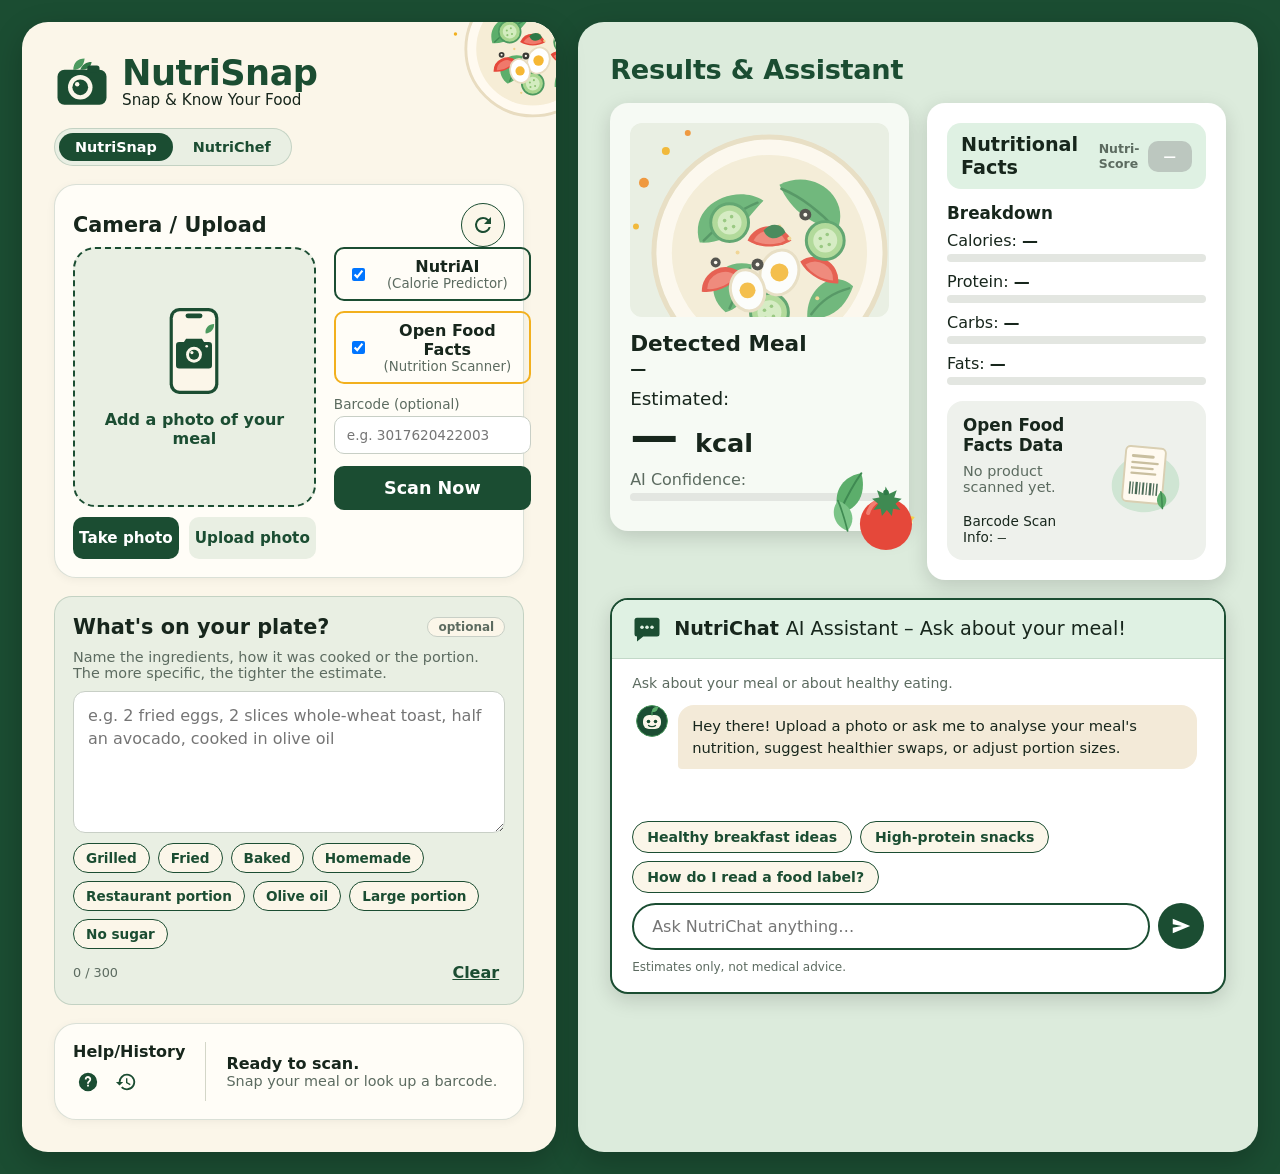
==== commit 127dd196: "Frame every section on both pages; hide results once a recipe is picked; collapse Scientific Insight" ====
--- a/index.html
+++ b/index.html
@@ -29,6 +29,7 @@
         <a href="chef.html">NutriChef</a>
       </nav>
 
+      <section class="frame" aria-label="Camera and upload">
       <div class="section-head">
         <h2 class="section-title">Camera / Upload</h2>
         <button id="new-btn" class="icon-btn icon-btn--round" type="button" aria-label="New item" title="New item">
@@ -74,6 +75,8 @@
           <button id="scan-btn" class="btn btn--dark btn--block" type="button">Scan Now</button>
         </div>
       </div>
+
+      </section>
 
       <!-- Optional text hint: narrows the AI estimate (and the Open Food Facts search when NutriAI is off) -->
       <section class="hint-card" aria-labelledby="hint-title">
@@ -100,7 +103,7 @@
         </div>
       </section>
 
-      <footer class="footer">
+      <footer class="footer frame">
         <nav class="footer__nav" aria-label="Help and history">
           <strong>Help/History</strong>
           <div class="footer__icons">
--- a/css/styles.css
+++ b/css/styles.css
@@ -47,14 +47,14 @@
 .card--meal { position: relative; padding-bottom: 60px; }
 
 /* ---------- layout ---------- */
-.layout { min-height: 100vh; display: grid; grid-template-columns: 1fr; }
-.panel { padding: 24px 20px; }
+.layout { min-height: 100vh; display: grid; grid-template-columns: 1fr; gap: 12px; padding: 12px; } /* panels float as framed cards on the green page */
+.panel { padding: 22px 18px; border-radius: 26px; box-shadow: 0 10px 30px rgb(0 0 0 / .22); }
 .panel--input { background: var(--cream); display: flex; flex-direction: column; gap: 18px; }
 .panel--results { background: var(--mint); display: grid; gap: 18px; align-content: start; }
 
 @media (min-width: 900px) {
-  .layout { grid-template-columns: 1.1fr 1.4fr; }
-  .panel { padding: 40px; }
+  .layout { grid-template-columns: 1.1fr 1.4fr; gap: 22px; padding: 22px; }
+  .panel { padding: 32px; }
 }
 
 /* ---------- brand ---------- */
@@ -77,7 +77,7 @@
 }
 .photo-box { display: grid; gap: 10px; align-content: start; }
 .photo-actions { display: grid; grid-template-columns: 1fr 1fr; gap: 10px; }
-.photo-actions .btn { padding: 12px 10px; }
+.photo-actions .btn { padding: 12px 6px; font-size: .95rem; white-space: nowrap; }
 .dropzone__hint { display: grid; gap: 14px; justify-items: center; padding: 16px; color: var(--green-800); font-weight: 600; text-align: center; }
 .dropzone > img { position: absolute; inset: 0; width: 100%; height: 100%; object-fit: cover; }
 
@@ -137,7 +137,9 @@
 .link-btn { background: none; border: 0; padding: 4px 6px; color: var(--green-800); font-weight: 700; text-decoration: underline; border-radius: 6px; }
 
 /* ---------- footer ---------- */
-.footer { margin-top: auto; display: flex; gap: 20px; align-items: center; padding-top: 12px; }
+/* inner frame used inside the cream panel (camera area, status footer) */
+.frame { padding: 18px; border: 1.5px solid rgb(27 77 50 / .16); border-radius: 22px; background: #fffdf7; box-shadow: 0 2px 10px rgb(0 0 0 / .05); }
+.footer { margin-top: auto; display: flex; gap: 20px; align-items: center; }
 .footer__nav { display: grid; gap: 6px; padding-right: 20px; border-right: 1px solid #d3d6c8; }
 .footer__icons { display: flex; gap: 8px; }
 .icon-btn { background: none; border: 0; padding: 4px; color: var(--green-800); border-radius: 8px; }
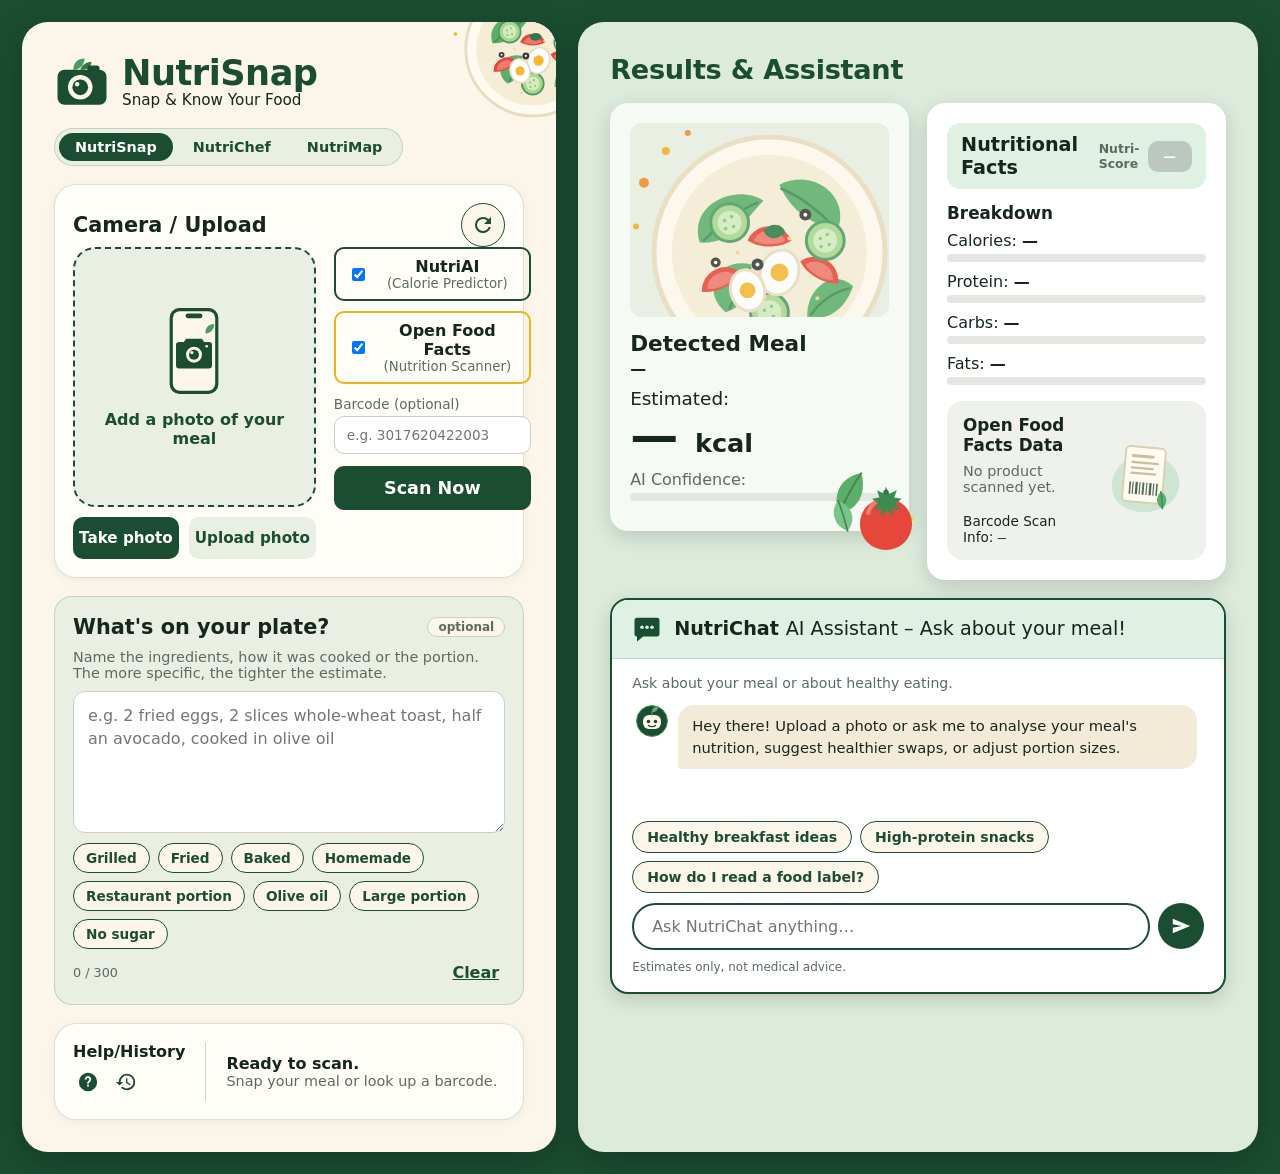
==== commit 5f5cb900: "Add NutriMap: restaurant map with cuisine filter, top-cuisine photos and rating colours Leaflet map " ====
--- a/index.html
+++ b/index.html
@@ -27,6 +27,7 @@
       <nav class="app-switch" aria-label="Switch app">
         <a href="index.html" aria-current="page">NutriSnap</a>
         <a href="chef.html">NutriChef</a>
+        <a href="nutrimap.html">NutriMap</a>
       </nav>
 
       <section class="frame" aria-label="Camera and upload">
